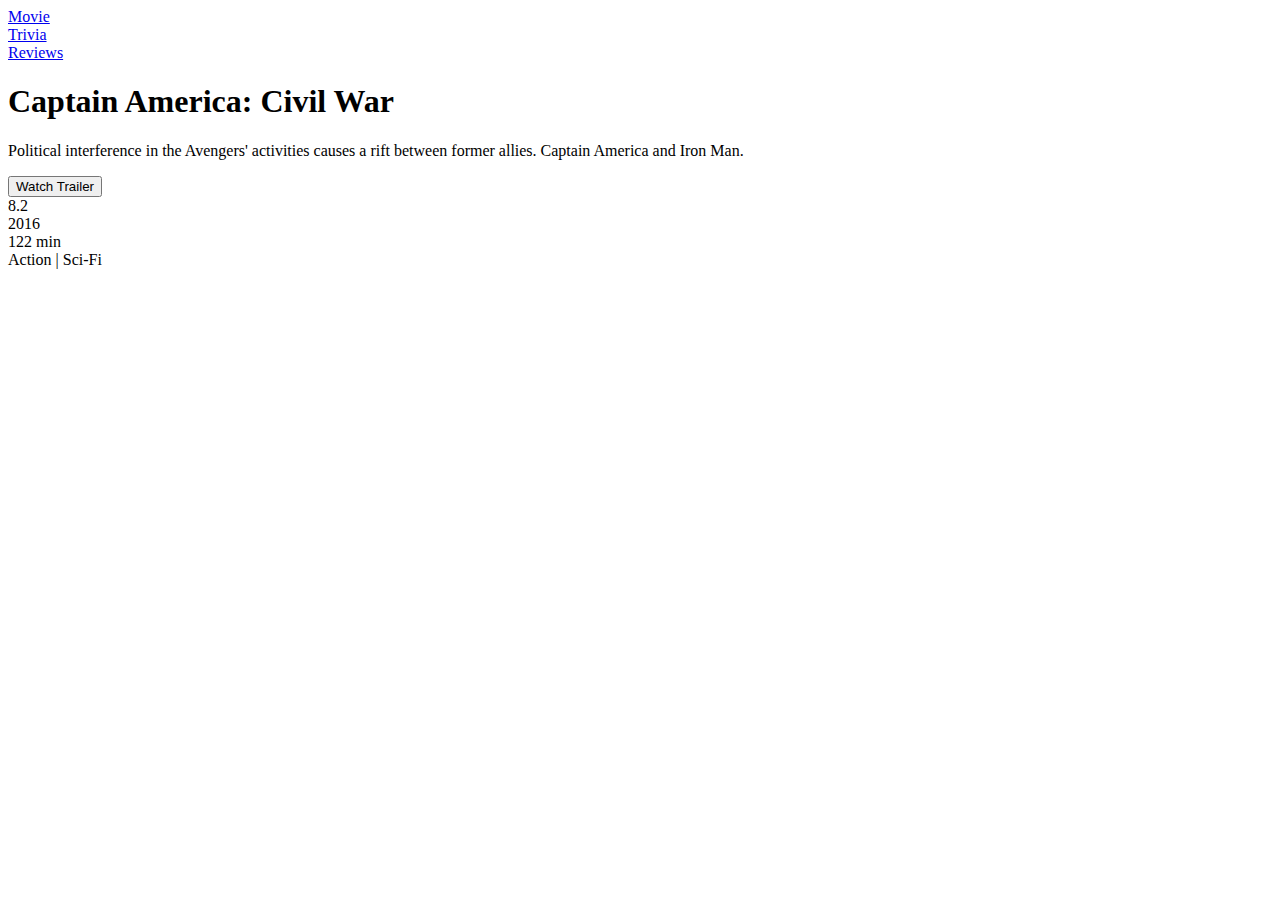
==== index.html @ e45d7472 "Default commit message" ====
<!-- code copied from tiktok @codetheworld_io Movie Card UI -->
<!DOCTYPE html>
<html lang="en">
<head>
    <meta charset="UTF-8">
    <meta name="viewport" content="width=device-width, initial-scale=1.0">
    <link rel="stylesheet" href="styles.css">
    
    <title>Movie</title>
</head>
<body>
    <div class="card">
        <div class="inner">
            <header class="header">
                <nav class="nav">
                    <ul class="list nav">
                        <li><a href="#">Movie</a></li>
                        <li><a href="#">Trivia</a></li>
                        <li><a href="#">Reviews</a></li>
                    </ul>
                </nav>
            </header>
            <main class="body">
                <div class="info">
                    <h1 class="title">Captain America: Civil War</h1>
                    <p class="slug">Political interference in the Avengers' activities causes a rift between former allies.
                        Captain America and Iron Man.</p>
                    <button class="btn" value="Watch Trailer">Watch Trailer</button>
                    <div class="rating">8.2</div>
                </div>
            </main>
            <footer class="footer">
                <ul class="list info">
                    <li>2016</li>
                    <li>122 min</li>
                    <li>Action | Sci-Fi</li>
                </ul>
            </footer>
        </div>
    </div>
</body>
</html>
---- styles.css ----
@import url("https://fonts.googleapis.com/css?family=Roboto");

ul {
    padding: 0;
    margin: 0;
    list-style-type: none;
}
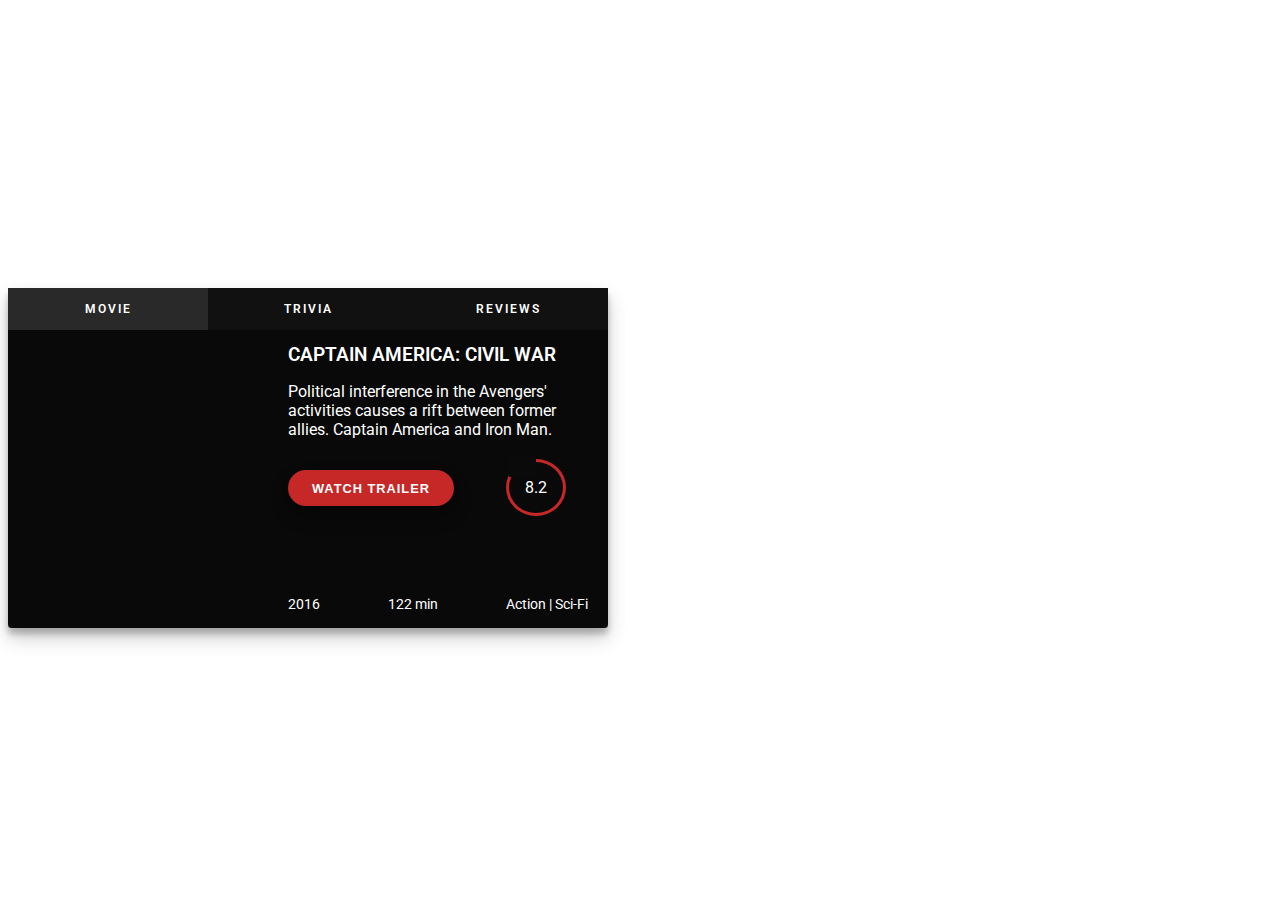
==== commit 29563ebe: "Default commit message" ====
--- a/index.html
+++ b/index.html
@@ -26,6 +26,7 @@
                     <p class="slug">Political interference in the Avengers' activities causes a rift between former allies.
                         Captain America and Iron Man.</p>
                     <button class="btn" value="Watch Trailer">Watch Trailer</button>
+        
                     <div class="rating">8.2</div>
                 </div>
             </main>
--- a/styles.css
+++ b/styles.css
@@ -4,4 +4,145 @@
     padding: 0;
     margin: 0;
     list-style-type: none;
+}
+
+.card {
+    position: relative;
+    width: 37.5rem;
+    height: 21.25rem;
+    background: url("https://codetheworld.io/wp-content/uploads/2023/12/captain-america-civil-war.jpeg"), #0a0a0a;
+    background-position: -60px 42px, 0;
+    background-repeat: no-repeat;
+    background-size: 70% 80%;
+    color: #fff;
+    border-radius: 0.25rem;
+    box-shadow: 0 10px 20px #00000030, 0 6px 6px #0000003b;
+    font-family: "Roboto", sans-serif;
+}
+
+.card::after {
+    content: "";
+    position: absolute;
+    width: 100%;
+    height: 100%;
+    background: #0a0a0a26;
+    top: 0;
+    left: 0;
+}
+
+.inner {
+    position: relative;
+    z-index: 2;
+    height: 100%;
+}
+
+.list {
+    display: flex;
+}
+
+.nav a {
+    display: block;
+    color: #fff;
+    padding-top: 0.88rem;
+    padding-bottom: 0.85rem;
+    font-size: 0.75rem;
+    font-weight: 600;
+    letter-spacing: 0.125rem;
+    text-align: center;
+    text-transform: uppercase;
+    text-decoration: none;
+}
+
+.nav li {
+    width: calc(100%/3);
+    background: #111
+}
+
+.nav li:hover {
+    background: #333
+}
+
+.nav li:first-of-type {
+    background: #292929;
+}
+
+body {
+    position: absolute;
+    top: 50%;
+    transform: translateY(-50%)
+}
+
+.info {
+    position: relative;
+    padding-right: 1.25rem;
+    float: right;
+    width: 50%;
+}
+
+.title {
+    margin-bottom: 1rem;
+    font-size: 1.2rem;
+    font-weight: 600;
+    text-transform: uppercase;
+}
+
+.slug {
+    margin-bottom: 1.25rem;
+}
+
+.btn {
+    display: inline-block;
+    padding: 0.65rem 1.5rem;
+    color: #fff;
+    font-size: 0.8rem;
+    font-weight: 600;
+    letter-spacing: 0.0625rem;
+    text-transform: uppercase;
+    background: #c62828;
+    border: 0;
+    border-radius: 2.1875rem;
+    box-shadow: 0 10px 20px #00000030, 0 6px 6px #0000003b;
+}
+
+.btn :hover {
+    background: #dc5454;
+    box-shadow: 0 14px 28px #00000040, 0 10px 10px #00000038;
+}
+
+.rating {
+    display: inline-block;
+    position: relative;
+    border: 3px solid #c62828;
+    border-radius: 50%;
+    padding: 1rem;
+    margin-left: 3rem;
+}
+
+/* FIXME: make this rating circle right */
+.rating::before {
+    content: "";
+    position: absolute;
+    width: 50%;
+    height: 20px;
+    background: #0a0a0a;
+    z-index: 2;
+    top: -5px;
+    left: 0;
+}
+
+footer {
+    position: absolute;
+    width: 100%;
+    bottom: 0;
+    padding-top: 1rem;
+    padding-right: 1.25rem;
+    padding-bottom: 1rem;
+}
+
+.info {
+    justify-content: space-between;
+}
+
+.info li {
+    font-size: 0.85rem;
 }